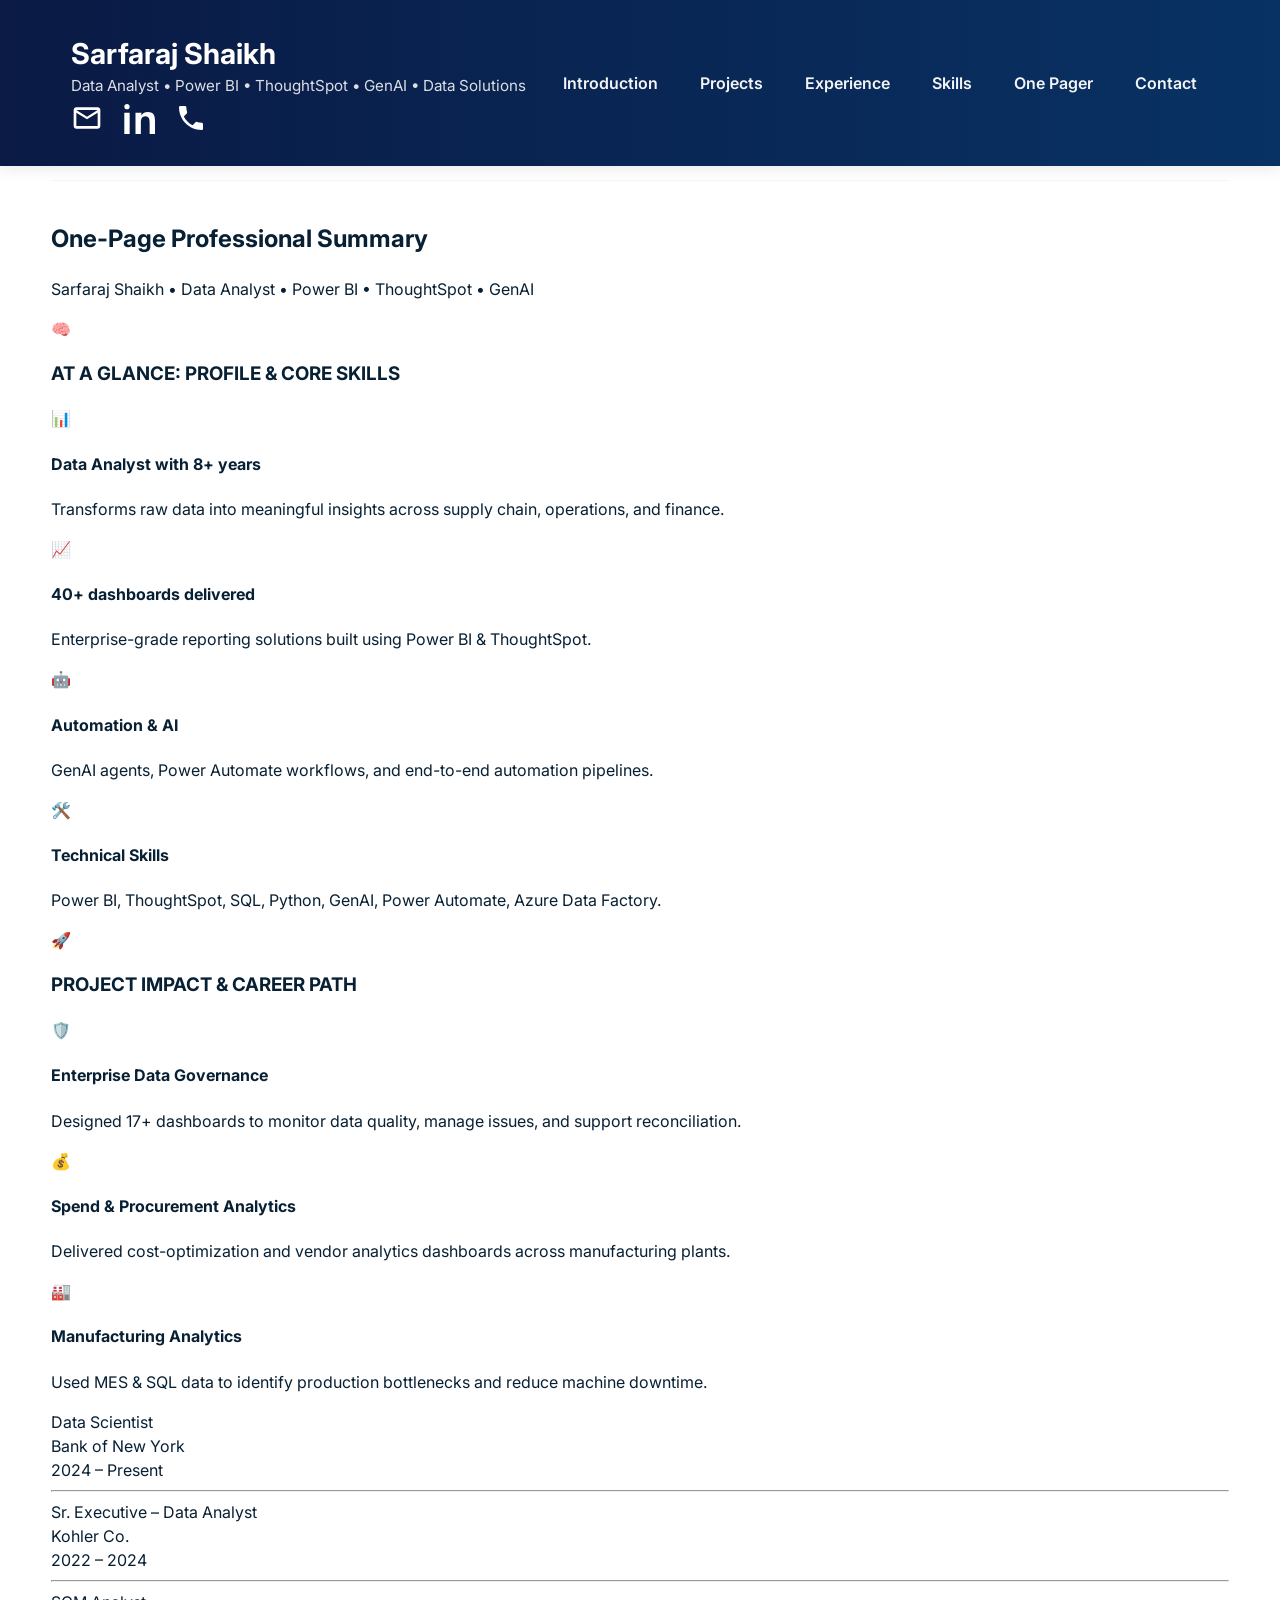
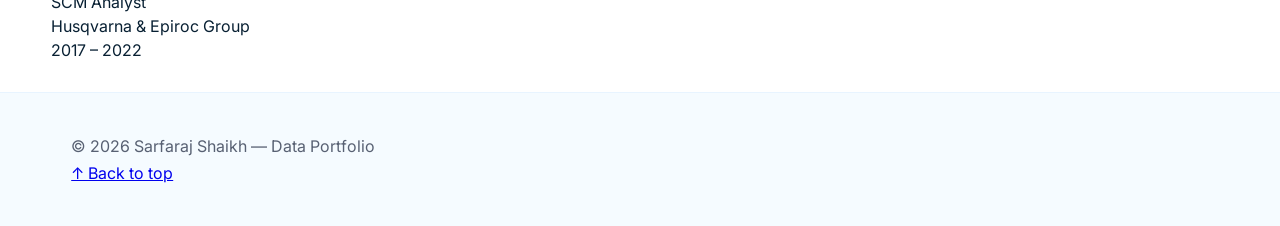
==== one-pager.html @ a20262de "Rename one-pager to one-pager.html" ====
<!doctype html>
<html lang="en">

<head>
    <meta charset="utf-8" />
    <meta name="viewport" content="width=device-width,initial-scale=1" />
    <title>One Pager — Sarfaraj Shaikh</title>
    <meta name="description" content="Sarfaraj Shaikh - One Pager Profile. Data Analyst & Solutions Builder." />
    <link rel="stylesheet" href="styles.css" />
    <link rel="preconnect" href="https://fonts.googleapis.com">
    <link href="https://fonts.googleapis.com/css2?family=Inter:wght@300;400;600;700;800&display=swap" rel="stylesheet">
</head>

<body class="one-pager-body">

    <!-- HEADER -->
    <header class="site-header" id="top">
    <div class="container header-inner">

        <!-- LEFT SIDE: NAME + SUBTITLE + ICONS -->
        <div class="brand">
            <h1>Sarfaraj Shaikh</h1>
            <p class="subtitle">Data Analyst • Power BI • ThoughtSpot • GenAI • Data Solutions</p>

            <div class="brand-icons">
                <a href="mailto:srajcoep19@gmail.com" class="icon" title="Email">
                    <img src="assets/icon-email.svg" alt="Email icon">
                </a>

                <a href="https://www.linkedin.com/in/sarfraj-shaikh" target="_blank" rel="noopener" class="icon"
                    title="LinkedIn">
                    <img src="assets/icon-linkedin.svg" alt="LinkedIn icon">
                </a>

                <a href="tel:+919421478686" class="icon" title="Call">
                    <img src="assets/icon-phone.svg" alt="Phone icon">
                </a>
            </div>
        </div>

        <!-- RIGHT SIDE: NAV MENU (EXACT MATCH WITH index.html) -->
        <nav class="nav" aria-label="Main navigation">
            <a href="index.html#intro">Introduction</a>
            <a href="index.html#projects">Projects</a>
            <a href="index.html#experience">Experience</a>
            <a href="index.html#skills">Skills</a>
            <a href="one-pager.html" class="active">One Pager</a>
            <a href="index.html#contact" class="cta">Contact</a>
        </nav>

    </div>
</header>

    <!-- MAIN CONTENT -->
    <main class="container section one-pager-content">

        <div class="op-header">
            <h2>One-Page Professional Summary</h2>
            <p class="op-subtitle">Sarfaraj Shaikh • Data Analyst • Power BI • ThoughtSpot • GenAI</p>
        </div>

        <div class="op-grid">

            <!-- LEFT COLUMN -->
            <div class="op-column left-col">

                <div class="op-section-title">
                    <span class="icon-title">🧠</span>
                    <h3>AT A GLANCE: PROFILE & CORE SKILLS</h3>
                </div>

                <div class="op-card">
                    <div class="op-icon">📊</div>
                    <div class="op-text">
                        <h4>Data Analyst with 8+ years</h4>
                        <p>Transforms raw data into meaningful insights across supply chain, operations, and finance.</p>
                    </div>
                </div>

                <div class="op-card">
                    <div class="op-icon">📈</div>
                    <div class="op-text">
                        <h4>40+ dashboards delivered</h4>
                        <p>Enterprise-grade reporting solutions built using Power BI & ThoughtSpot.</p>
                    </div>
                </div>

                <div class="op-card">
                    <div class="op-icon">🤖</div>
                    <div class="op-text">
                        <h4>Automation & AI</h4>
                        <p>GenAI agents, Power Automate workflows, and end-to-end automation pipelines.</p>
                    </div>
                </div>

                <div class="op-card">
                    <div class="op-icon">🛠️</div>
                    <div class="op-text">
                        <h4>Technical Skills</h4>
                        <p>Power BI, ThoughtSpot, SQL, Python, GenAI, Power Automate, Azure Data Factory.</p>
                    </div>
                </div>

            </div>

            <!-- RIGHT COLUMN -->
            <div class="op-column right-col">
                <div class="op-section-title">
                    <span class="icon-title">🚀</span>
                    <h3>PROJECT IMPACT & CAREER PATH</h3>
                </div>

                <div class="op-card">
                    <div class="op-icon">🛡️</div>
                    <div class="op-text">
                        <h4>Enterprise Data Governance</h4>
                        <p>Designed 17+ dashboards to monitor data quality, manage issues, and support reconciliation.</p>
                    </div>
                </div>

                <div class="op-card">
                    <div class="op-icon">💰</div>
                    <div class="op-text">
                        <h4>Spend & Procurement Analytics</h4>
                        <p>Delivered cost-optimization and vendor analytics dashboards across manufacturing plants.</p>
                    </div>
                </div>

                <div class="op-card">
                    <div class="op-icon">🏭</div>
                    <div class="op-text">
                        <h4>Manufacturing Analytics</h4>
                        <p>Used MES & SQL data to identify production bottlenecks and reduce machine downtime.</p>
                    </div>
                </div>

                <div class="op-timeline">
                    <div class="op-timeline-item">
                        <div class="op-role">Data Scientist</div>
                        <div class="op-company">Bank of New York</div>
                        <div class="op-date">2024 – Present</div>
                    </div>
                    <hr class="op-divider">

                    <div class="op-timeline-item">
                        <div class="op-role">Sr. Executive – Data Analyst</div>
                        <div class="op-company">Kohler Co.</div>
                        <div class="op-date">2022 – 2024</div>
                    </div>
                    <hr class="op-divider">

                    <div class="op-timeline-item">
                        <div class="op-role">SCM Analyst</div>
                        <div class="op-company">Husqvarna & Epiroc Group</div>
                        <div class="op-date">2017 – 2022</div>
                    </div>
                </div>
            </div>

        </div>

    </main>

    <!-- FOOTER -->
    <footer class="site-footer">
        <div class="container">
            <p>© <span id="year"></span> Sarfaraj Shaikh — Data Portfolio</p>
            <p><a href="#top" class="back-to-top">↑ Back to top</a></p>
        </div>
    </footer>

    <script src="script.js"></script>

</body>
</html>
---- styles.css ----
:root {
  --bg: #ffffff;
  --nav-blue: #0A1A44;
  /* primary dark navy */
  --blue: #0b66ff;
  --muted: #586173;
  --card: #f7fbff;
  --accent: #00a3ff;
  --radius: 12px;
  font-family: 'Inter', system-ui, Arial, sans-serif;
  color: #082033;
}

/* Basic reset */
* {
  box-sizing: border-box
}

html,
body {
  height: 100%;
  margin: 0;
  background: var(--bg);
  line-height: 1.5;
  padding-top: 90px;
}

.container {
  max-width: 1500px;
  width: 92%;
  margin: 0 auto;
  padding: 20px;
}

/* Header */
.site-header {
  background: linear-gradient(90deg, var(--nav-blue), #083264);
  color: #fff;
  padding: 12px 0;
  position: fixed;
  top: 0;
  left: 0;
  right: 0;
  z-index: 1000;
  box-shadow: 0 4px 14px rgba(8, 16, 40, 0.08);
}

.header-inner {
  display: flex;
  align-items: center;
  justify-content: space-between;
  gap: 12px
}

.brand {
  display: flex;
  flex-direction: column
}

.brand h1 {
  margin: 0;
  font-size: 1.8rem;
  font-weight: 700
}

.subtitle {
  margin: 0;
  font-size: .95rem;
  opacity: .95;
  color: rgba(255, 255, 255, .9)
}

/* NEW — ICONS UNDER BRAND */
.brand-icons {
  display: flex;
  gap: 20px;
  margin-top: 4px;
  align-items: center;
}

.brand-icons img {
  width: 32px;
  height: 32px;
  display: block;
  filter: brightness(0) invert(1); /* makes icons white */
  transition: 0.2s ease;
}

.brand-icons img:hover {
  transform: translateY(-4px);
  opacity: 0.85;
}

.nav {
  display: flex;
  gap: 18px;
  align-items: center
}

.nav a {
  color: rgba(255, 255, 255, .95);
  text-decoration: none;
  padding: 8px 12px;
  border-radius: 8px;
  font-weight: 600
}

.nav a:hover {
  background: rgba(255, 255, 255, 0.06)
}

.nav a.active {
  background: rgba(255, 255, 255, 0.12)
}

.header-contact {
  display: flex;
  gap: 14px;
  align-items: center
}

.header-contact a {
  color: #fff;
  text-decoration: none;
  font-weight: 600;
  display: flex;
  align-items: center;
  gap: 6px;
}

.header-contact a:hover {
  text-decoration: underline
}

/* Hero */
.hero {
  display: flex;
  align-items: flex-start;     /* aligns photo to same top line */
  justify-content: space-between;
  padding: 40px 0;
  gap: 20px;
  margin-top: 5px;
}


.hero-left {
  flex: 1.2
}

.hero-left h2 {
  margin: 0 0 8px;
  font-size: 2.4rem;
  color: #072033
}

.lead {
  font-size: 1.05rem;
  color: var(--muted);
  margin: 0 0 12px
}

.hero-buttons {
  display: flex;
  gap: 12px;
  margin-top: 18px
}

.quick-stats {
  display: flex;
  gap: 12px;
  margin-top: 20px;
  list-style: none;
  padding: 0
}

.quick-stats li {
  background: var(--card);
  padding: 10px 12px;
  border-radius: 10px;
  font-weight: 700;
  color: var(--nav-blue)
}

.hero-right {
  flex: 0 0 320px;   /* narrower, pulls image closer */
  display: flex;
  justify-content: flex-start;
  align-items: flex-start;
  margin-left: 30px;   /* add small gap between text and image */
}


.hero-photo {
  width: 100%;
  height: auto;   /* closer to portrait shape */
  object-fit: contain;
  border-radius: 16px;
  box-shadow: 0 10px 30px rgba(0, 0, 0, 0.08);
}

/* Projects */
.section {
  padding: 20px 0 12px;
  border-top: 1px solid #eef6ff
}

.projects-grid {
  display: grid;
  grid-template-columns: repeat(auto-fit, minmax(260px, 1fr));
  gap: 18px;
  margin-top: 16px
}

.project-card {
  background: #fff;
  border-radius: 12px;
  box-shadow: 0 6px 20px rgba(11, 102, 255, .04);
  overflow: hidden;
  display: flex;
  flex-direction: column;
  min-height: 320px
}

.project-card img {
  width: 100%;
  height: 160px;
  object-fit: cover
}

.project-thumb-empty {
  height: 160px;
  background: #f4f8ff;
  display: flex;
  align-items: center;
  justify-content: center;
  color: #7b8aa3
}

.card-body {
  padding: 16px;
  flex: 1;
  display: flex;
  flex-direction: column
}

.card-body h3 {
  margin: 0 0 8px
}

.card-body p {
  flex: 1;
  color: #3c4a5b
}

.card-actions {
  margin-top: 12px;
  display: flex;
  gap: 8px;
  flex-wrap: wrap
}

/* Buttons */
.btn {
  display: inline-block;
  padding: 10px 14px;
  border-radius: 10px;
  text-decoration: none;
  font-weight: 600;
  border: 1px solid transparent
}

.btn.primary {
  background: var(--blue);
  color: #fff
}

.btn.outline {
  background: transparent;
  color: var(--nav-blue);
  border: 1px solid #e6eefb
}

.btn.ghost {
  background: transparent;
  border: 1px solid #dfeefb;
  color: var(--nav-blue)
}

.btn.small {
  padding: 8px 10px;
  font-size: .9rem
}

/* Timeline / Experience */
.timeline {
  display: flex;
  flex-direction: column;
  gap: 12px;
  margin-top: 12px
}

.timeline-item {
  display: flex;
  gap: 16px;
  background: #fff;
  padding: 12px;
  border-radius: 10px;
  box-shadow: 0 6px 16px rgba(9, 30, 66, .03)
}

.timeline-item .time {
  min-width: 120px;
  font-weight: 700;
  color: var(--nav-blue)
}

/* Skills */
.skills-grid {
  display: grid;
  grid-template-columns: repeat(auto-fit, minmax(160px, 1fr));
  gap: 10px;
  list-style: none;
  padding: 0;
  margin-top: 10px
}

.skills-grid li {
  background: var(--card);
  padding: 10px;
  border-radius: 10px;
  font-weight: 700;
  color: var(--nav-blue)
}

/* Contact */
.contact-links {
  display: flex;
  gap: 12px;
  margin-top: 12px
}

/* Footer */
.site-footer {
  background: #f5fbff;
  padding: 18px 0;
  margin-top: 18px;
  border-top: 1px solid #e8f4ff
}

.site-footer p {
  margin: .2rem 0;
  color: var(--muted)
}

/* small enhancements */
.project-card:hover {
  transform: translateY(-6px);
  transition: 0.25s ease;
  box-shadow: 0 14px 40px rgba(8, 20, 40, 0.07)
}

.muted {
  color: var(--muted)
}

/* Responsive */
@media (max-width:980px) {
  .hero {
    flex-direction: column;
    gap: 20px;
    padding: 36px 0
  }

  .hero-right {
    flex: 0 0 260px
  }

  .hero-photo {
    width: 260px;
    height: 320px
  }

  .nav {
    display: none
  }

  .header-contact {
    margin-left: auto
  }
}

@media (max-width:600px) {
  .container {
    padding: 18px
  }

  .brand h1 {
    font-size: 1rem
  }

  .subtitle {
    font-size: .85rem
  }

  .hero-photo {
    width: 200px;
    height: 240px;
    border-radius: 12px
  }

  .header-contact {
    display: none
  }
}
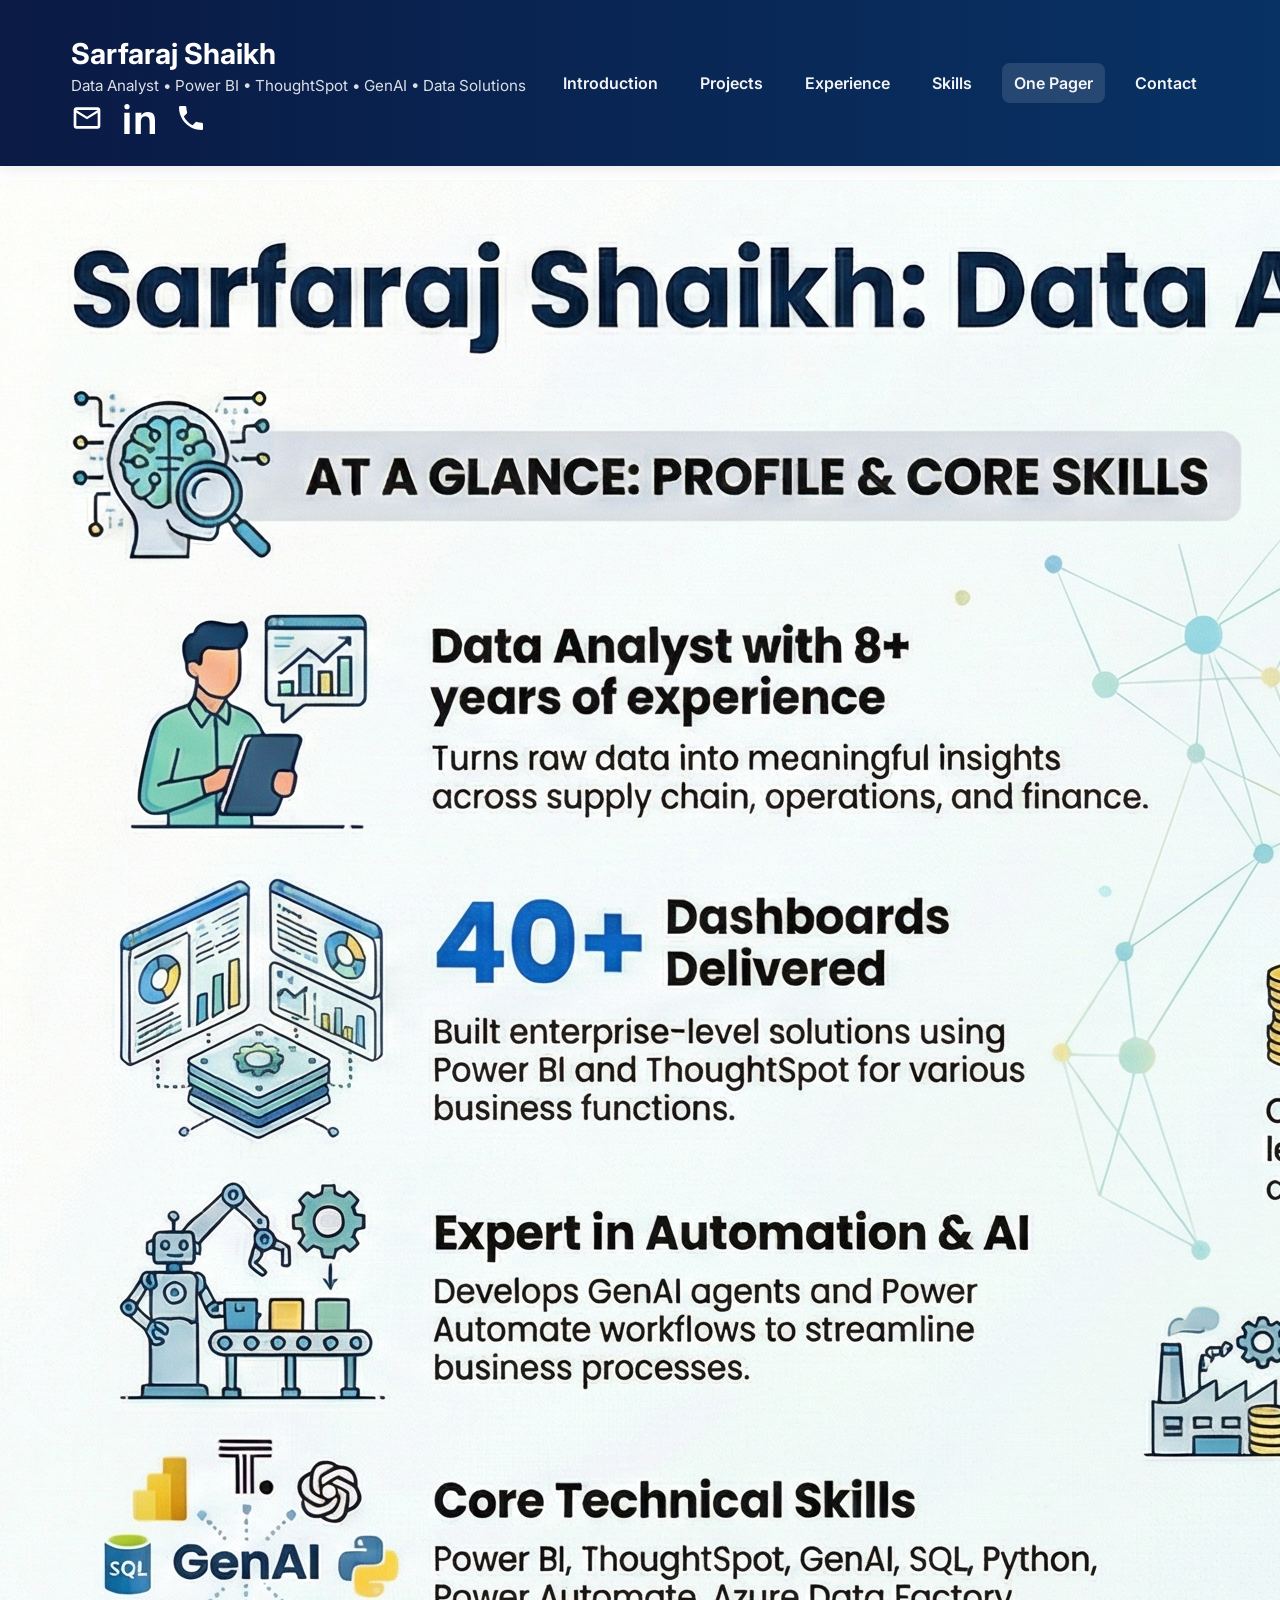
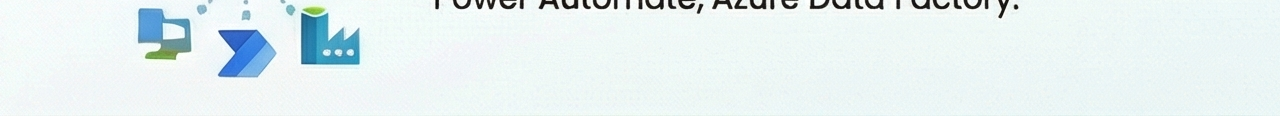
==== commit 18ba8df3: "Update one-pager.html" ====
--- a/one-pager.html
+++ b/one-pager.html
@@ -52,124 +52,6 @@
 </header>
 
     <!-- MAIN CONTENT -->
-    <main class="container section one-pager-content">
-
-        <div class="op-header">
-            <h2>One-Page Professional Summary</h2>
-            <p class="op-subtitle">Sarfaraj Shaikh • Data Analyst • Power BI • ThoughtSpot • GenAI</p>
-        </div>
-
-        <div class="op-grid">
-
-            <!-- LEFT COLUMN -->
-            <div class="op-column left-col">
-
-                <div class="op-section-title">
-                    <span class="icon-title">🧠</span>
-                    <h3>AT A GLANCE: PROFILE & CORE SKILLS</h3>
-                </div>
-
-                <div class="op-card">
-                    <div class="op-icon">📊</div>
-                    <div class="op-text">
-                        <h4>Data Analyst with 8+ years</h4>
-                        <p>Transforms raw data into meaningful insights across supply chain, operations, and finance.</p>
-                    </div>
-                </div>
-
-                <div class="op-card">
-                    <div class="op-icon">📈</div>
-                    <div class="op-text">
-                        <h4>40+ dashboards delivered</h4>
-                        <p>Enterprise-grade reporting solutions built using Power BI & ThoughtSpot.</p>
-                    </div>
-                </div>
-
-                <div class="op-card">
-                    <div class="op-icon">🤖</div>
-                    <div class="op-text">
-                        <h4>Automation & AI</h4>
-                        <p>GenAI agents, Power Automate workflows, and end-to-end automation pipelines.</p>
-                    </div>
-                </div>
-
-                <div class="op-card">
-                    <div class="op-icon">🛠️</div>
-                    <div class="op-text">
-                        <h4>Technical Skills</h4>
-                        <p>Power BI, ThoughtSpot, SQL, Python, GenAI, Power Automate, Azure Data Factory.</p>
-                    </div>
-                </div>
-
-            </div>
-
-            <!-- RIGHT COLUMN -->
-            <div class="op-column right-col">
-                <div class="op-section-title">
-                    <span class="icon-title">🚀</span>
-                    <h3>PROJECT IMPACT & CAREER PATH</h3>
-                </div>
-
-                <div class="op-card">
-                    <div class="op-icon">🛡️</div>
-                    <div class="op-text">
-                        <h4>Enterprise Data Governance</h4>
-                        <p>Designed 17+ dashboards to monitor data quality, manage issues, and support reconciliation.</p>
-                    </div>
-                </div>
-
-                <div class="op-card">
-                    <div class="op-icon">💰</div>
-                    <div class="op-text">
-                        <h4>Spend & Procurement Analytics</h4>
-                        <p>Delivered cost-optimization and vendor analytics dashboards across manufacturing plants.</p>
-                    </div>
-                </div>
-
-                <div class="op-card">
-                    <div class="op-icon">🏭</div>
-                    <div class="op-text">
-                        <h4>Manufacturing Analytics</h4>
-                        <p>Used MES & SQL data to identify production bottlenecks and reduce machine downtime.</p>
-                    </div>
-                </div>
-
-                <div class="op-timeline">
-                    <div class="op-timeline-item">
-                        <div class="op-role">Data Scientist</div>
-                        <div class="op-company">Bank of New York</div>
-                        <div class="op-date">2024 – Present</div>
-                    </div>
-                    <hr class="op-divider">
-
-                    <div class="op-timeline-item">
-                        <div class="op-role">Sr. Executive – Data Analyst</div>
-                        <div class="op-company">Kohler Co.</div>
-                        <div class="op-date">2022 – 2024</div>
-                    </div>
-                    <hr class="op-divider">
-
-                    <div class="op-timeline-item">
-                        <div class="op-role">SCM Analyst</div>
-                        <div class="op-company">Husqvarna & Epiroc Group</div>
-                        <div class="op-date">2017 – 2022</div>
-                    </div>
-                </div>
-            </div>
-
-        </div>
-
-    </main>
-
-    <!-- FOOTER -->
-    <footer class="site-footer">
-        <div class="container">
-            <p>© <span id="year"></span> Sarfaraj Shaikh — Data Portfolio</p>
-            <p><a href="#top" class="back-to-top">↑ Back to top</a></p>
-        </div>
-    </footer>
-
-    <script src="script.js"></script>
-
-</body>
-</html>
+    <div class="one-pager-image-container">
+    <img src="assets/onepager.png" alt="One Pager Overview" class="one-pager-img">
+</div>
